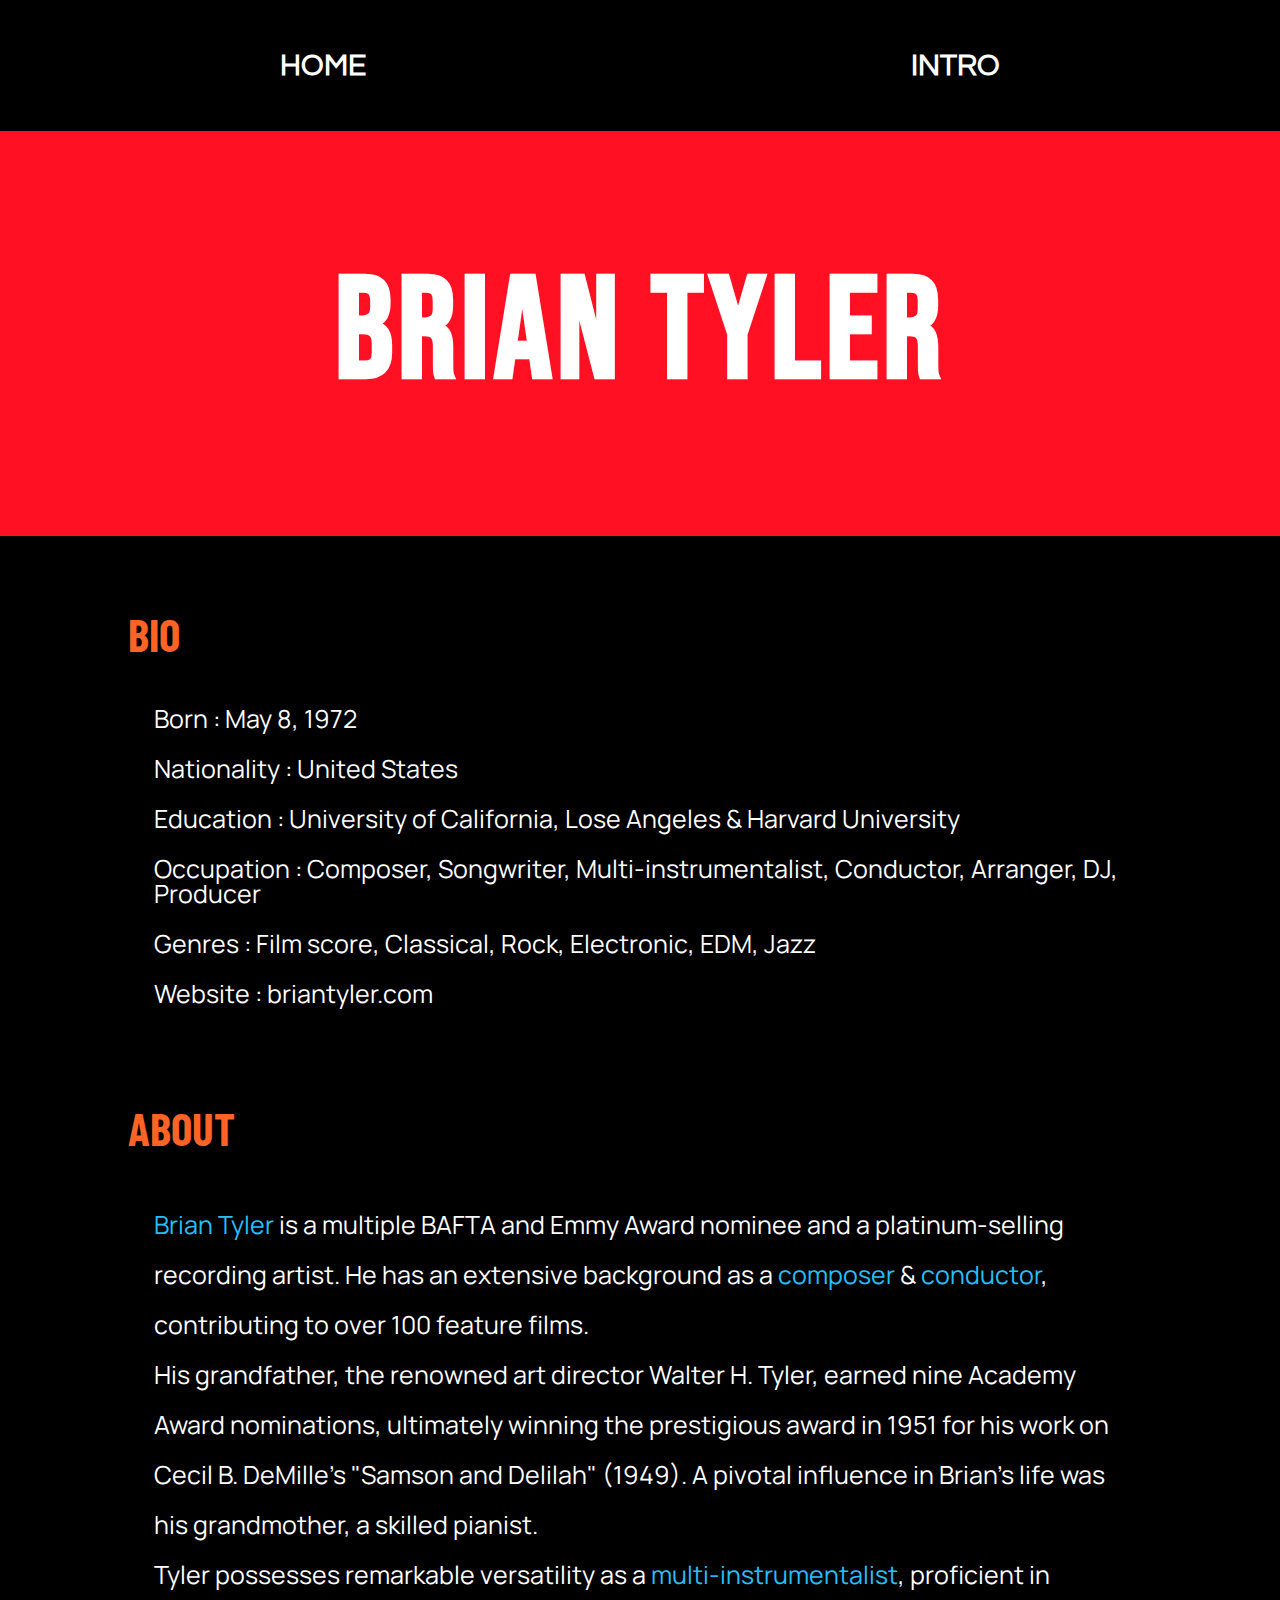
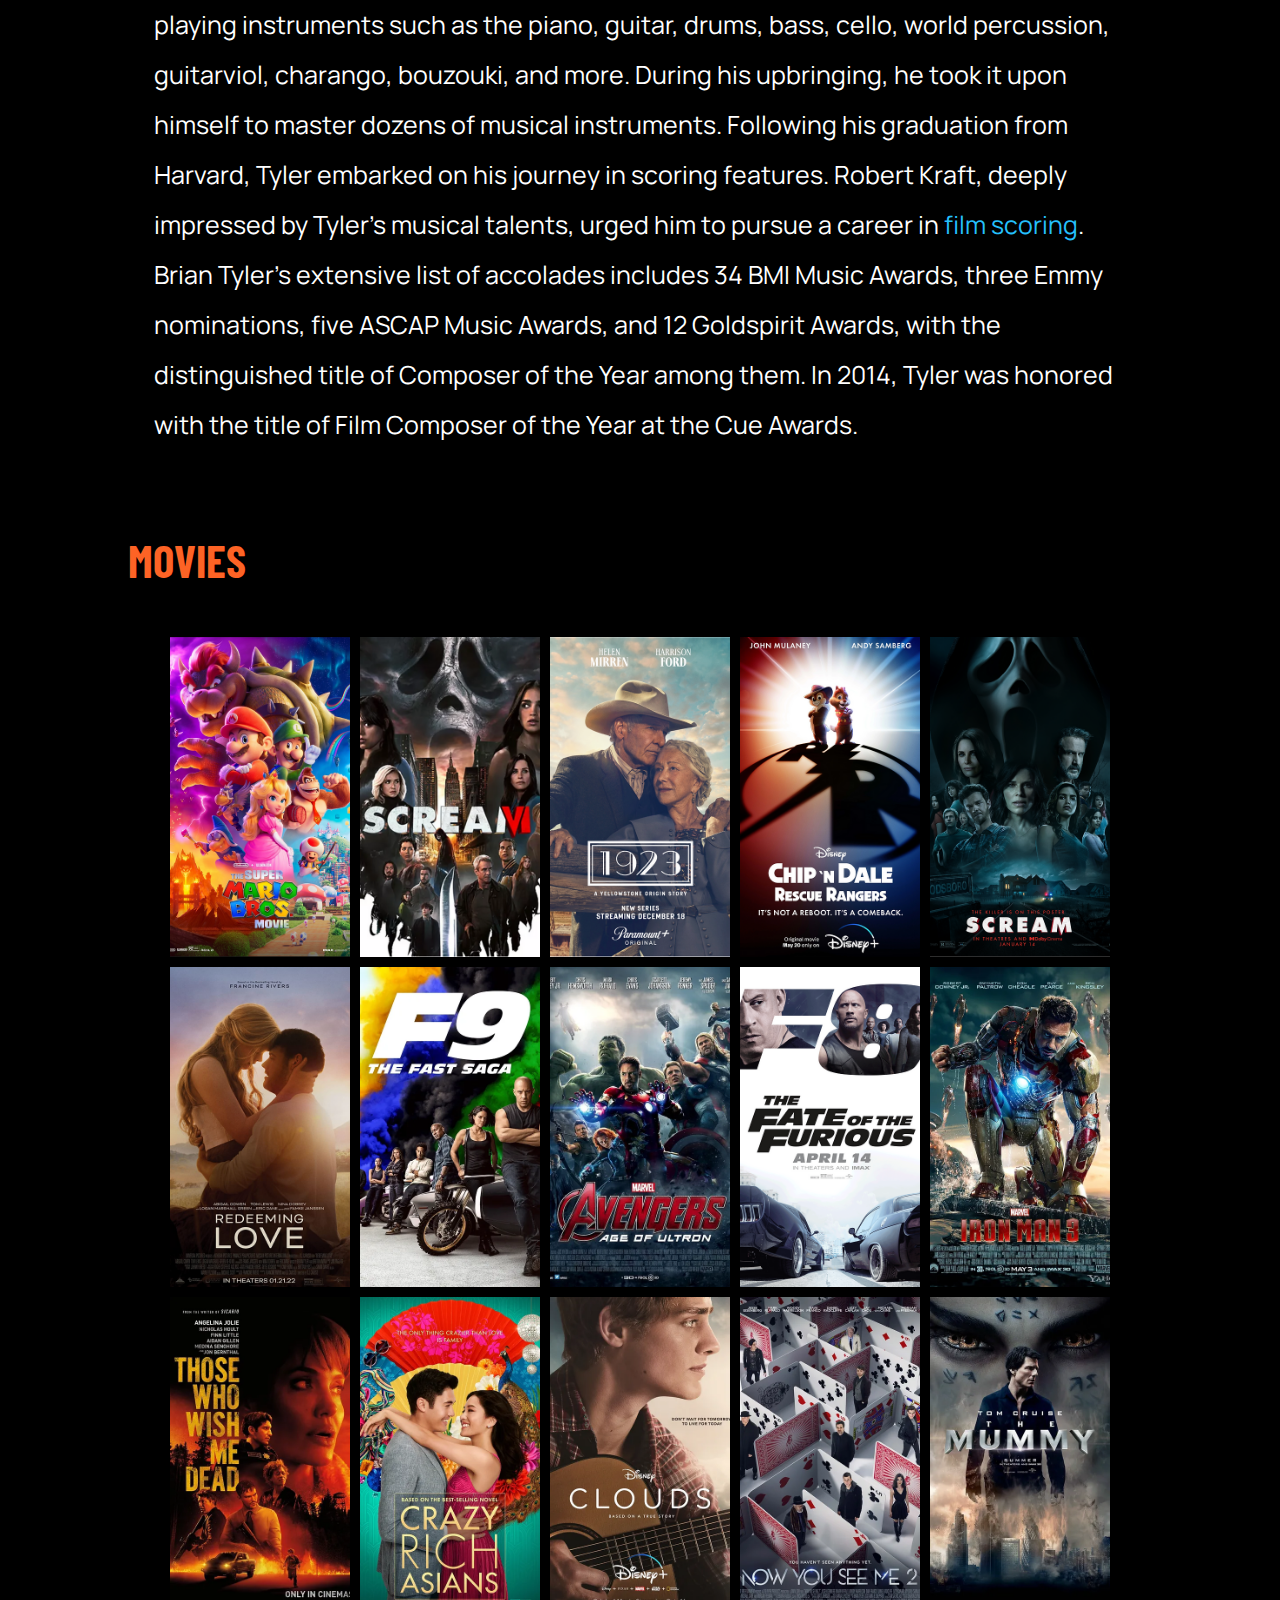
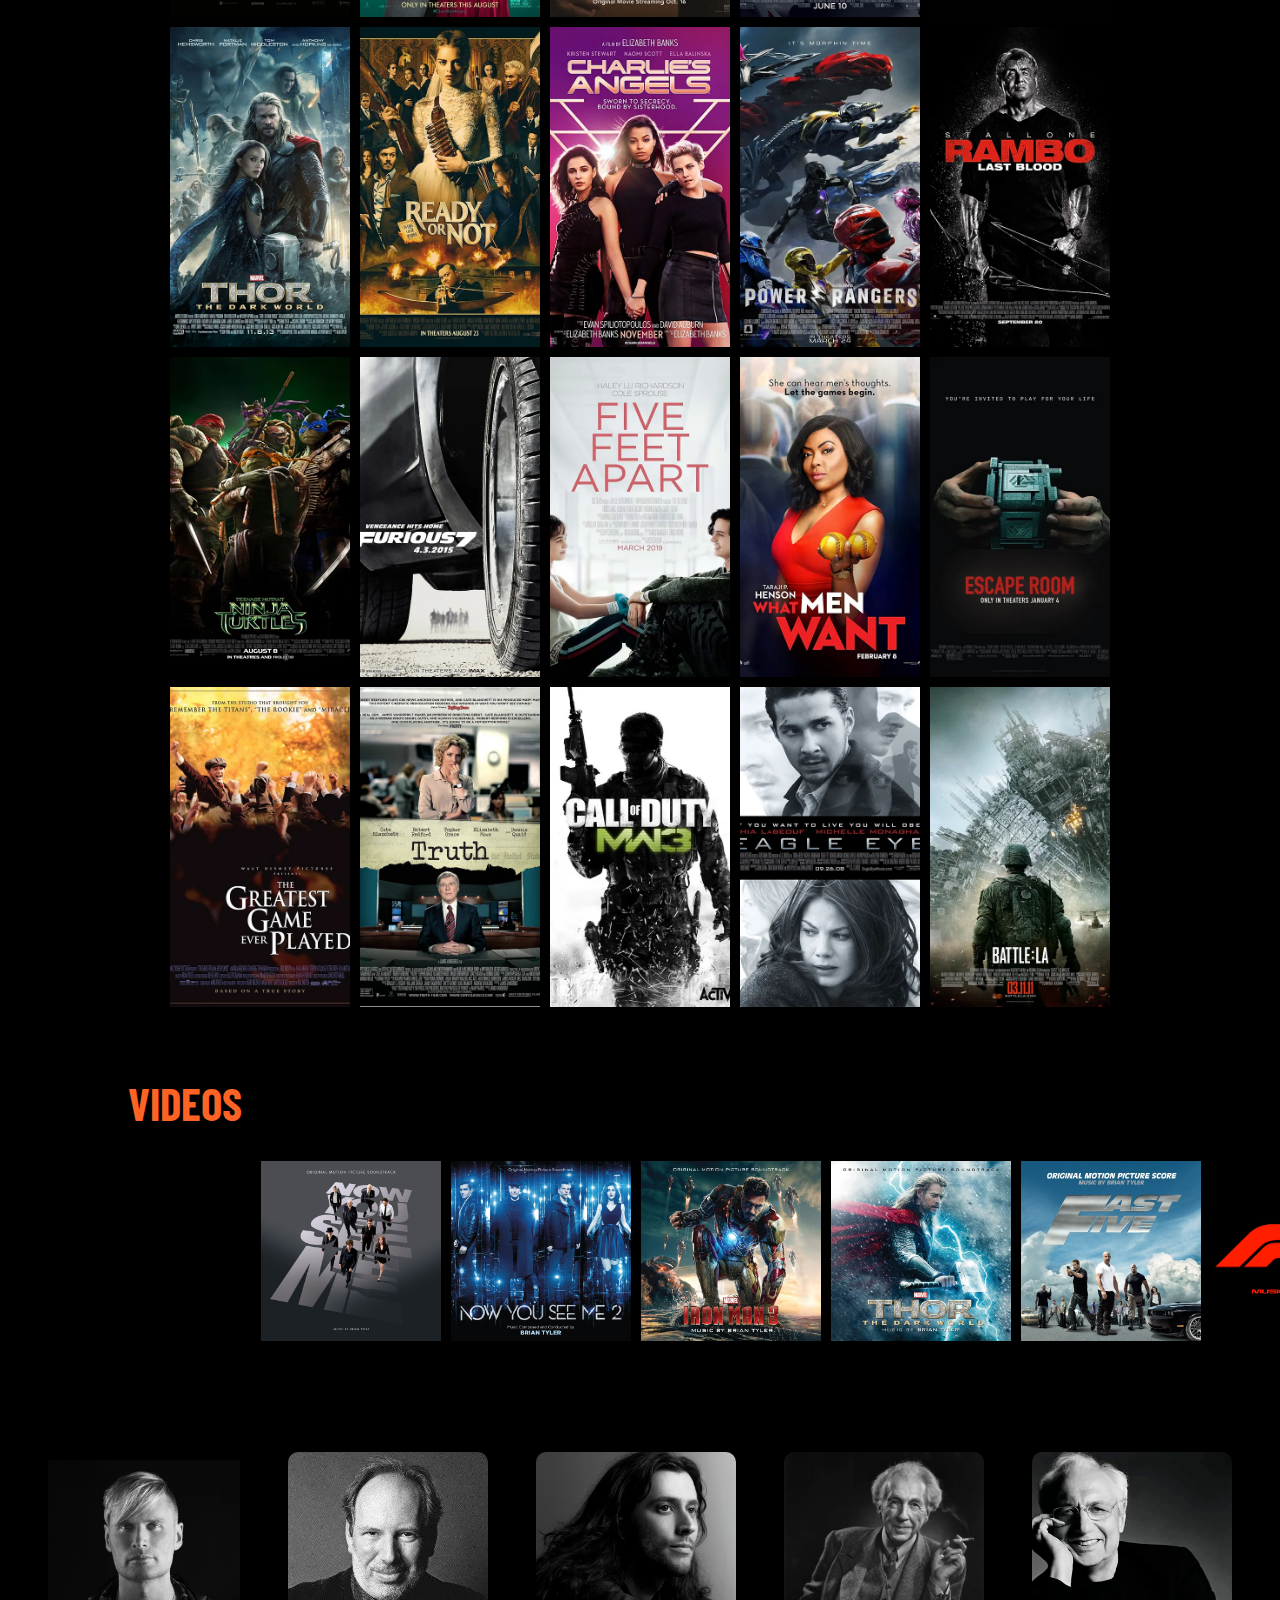
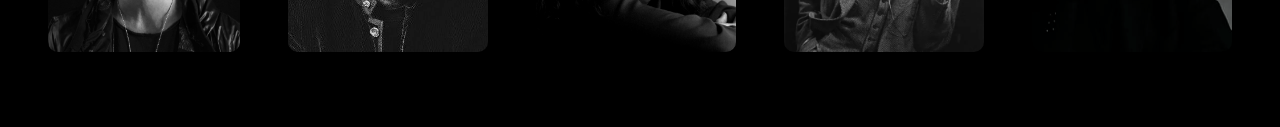
==== brian.html @ 239f5b7a "Added project files" ====
<!DOCTYPE html>
<html>
<head>
	<meta charset="utf-8">
	<meta name="viewport" content="width=device-width, initial-scale=1">
	<title>Junyoung's Midterm</title>
	<link rel="stylesheet" type="text/css" href="style.css">
</head>
<body>

	<div class="mainContainer">

		<div class="navBox">
			<div class="navMenu">
				<div class="navContainer"><a href=index.html>HOME</a></div>
				<div class="navContainer"><a href=intro.html>INTRO</a></div>
			</div>	
		</div>

		<div class="artName1">
			<h1>BRIAN TYLER</h1>
		</div>

		<div class="descripContainer">
			<div class="bio1">
				<p>BIO</p>
			</div>
			<div class="bio3">
				<p>Born : May 8, 1972</p>
				<p>Nationality : United States<p>
				<p>Education : University of California, Lose Angeles & Harvard University</p>
				<p>Occupation : Composer, Songwriter, Multi-instrumentalist, Conductor, Arranger, DJ, Producer</p>
				<p>Genres : Film score, Classical, Rock, Electronic, EDM, Jazz</p>
				<p>Website : <a href="https://www.briantyler.com/">briantyler.com</a></p>
			</div>

			<div class="bio1"><p>ABOUT</p></div>
			<div class="bio2"><p><span class="highLi1">Brian Tyler</span> is a multiple BAFTA and Emmy Award nominee and a platinum-selling recording artist. He has an extensive background as a <span class="highLi1">composer</span> & <span class="highLi1">conductor</span>, contributing to over 100 feature films.<br>

			His grandfather, the renowned art director Walter H. Tyler, earned nine Academy Award nominations, ultimately winning the prestigious award in 1951 for his work on Cecil B. DeMille's "Samson and Delilah" (1949). A pivotal influence in Brian's life was his grandmother, a skilled pianist.<br>

			Tyler possesses remarkable versatility as a <span class="highLi1">multi-instrumentalist</span>, proficient in playing instruments such as the piano, guitar, drums, bass, cello, world percussion, guitarviol, charango, bouzouki, and more. During his upbringing, he took it upon himself to master dozens of musical instruments. Following his graduation from Harvard, Tyler embarked on his journey in scoring features. Robert Kraft, deeply impressed by Tyler's musical talents, urged him to pursue a career in <span class="highLi1">film scoring</span>.<br>

			Brian Tyler's extensive list of accolades includes 34 BMI Music Awards, three Emmy nominations, five ASCAP Music Awards, and 12 Goldspirit Awards, with the distinguished title of Composer of the Year among them. In 2014, Tyler was honored with the title of Film Composer of the Year at the Cue Awards. 
</p></div>
			<div class="bio1"><p>MOVIES</p></div>
			<div class="movContainer">
				<div class="movPhoto">
					<img src="25.webp">
					<img src="26.webp">
					<img src="27.webp">
					<img src="28.webp">
					<img src="29.webp">
				</div>
				<div class="movPhoto">
					<img src="30.webp">
					<img src="31.webp">
					<img src="21.webp">
					<img src="22.webp">
					<img src="23.webp">
				</div>
				<div class="movPhoto">
					<img src="24.webp">
					<img src="11.webp">
					<img src="12.webp">
					<img src="13.webp">
					<img src="14.webp">
				</div>
				<div class="movPhoto">
					<img src="15.webp">
					<img src="16.webp">
					<img src="17.webp">
					<img src="18.webp">
					<img src="19.webp">
				</div>
				<div class="movPhoto">
					<img src="20.webp">
					<img src="1.webp">
					<img src="2.webp">
					<img src="3.webp">
					<img src="4.webp">
				</div>
				<div class="movPhoto">
					<img src="5.webp">
					<img src="7.webp">
					<img src="8.webp">
					<img src="9.webp">
					<img src="10.webp">
				</div>				
			</div>

			<div class="bio1">VIDEOS</div>
			<div class="videoContainer">
				<div class="videoPhoto">
				<a href="https://www.youtube.com/watch?v=ei4eH-aYiRo"><img src="now1.jpg"></a>
				</div>
				<div class="videoPhoto">
				<a href="https://www.youtube.com/watch?v=gFE0YNgo08M"><img src="now.jpg"></a>
				</div>
				<div class="videoPhoto">
				<a href="https://www.youtube.com/watch?v=wL6jh9thk8Q"><img src="iron.jpg"></a>
				</div>
				<div class="videoPhoto">
				<a href="https://www.youtube.com/watch?v=hYgKv4ZxaCM"><img src="thor.jpg"></a>
				</div>
				<div class="videoPhoto">
				<a href="https://www.youtube.com/watch?v=zLdFNLH-xQM"><img src="fast.jpg"></a>
				</div>
				<div class="videoPhoto">
				<a href="https://www.youtube.com/watch?v=8AYy-BcjRXg"><img src="f1.png"></a>
				</div>

			</div>
		</div>

		<div class="portContainer">
			<div class="portImg">
				<img src="brian2.jpg">
				<div class="nameTag">
					<a href=brian.html><p>BRAIN TYLER</p></a>
				</div>
			</div>
			<div class="portImg">
				<img src="hans2.png">
				<div class="nameTag">
					<a href=hans.html><p>HANS ZIMMER</p></a>
				</div>
			</div>
			<div class="portImg">
				<img src="ludwig1.png">
				<div class="nameTag">
					<a href=ludwig.html><p>LUDWIG GÖRANSSON</p></a>
				</div>
			</div>
			<div class="portImg">
				<img src="lloyd1.png">
				<div class="nameTag">
					<a href=lloyd.html><p>FRANK LLOYD WRIGHT</p></a>
				</div>
			</div>
			<div class="portImg">
				<img src="Gehry1.png">
				<div class="nameTag">
					<a href=gehry.html><p>FRANK GEHRY</p></a>
				</div>
			</div>
		</div>

	</div>

</body>
</html>
---- style.css ----
@import url('https://fonts.googleapis.com/css2?family=Questrial&display=swap');
@import url('https://fonts.googleapis.com/css2?family=Bebas+Neue&display=swap');
@import url('https://fonts.googleapis.com/css2?family=Manrope:wght@400;500&display=swap');
@import url('https://fonts.googleapis.com/css2?family=Barlow+Condensed:wght@400;500&display=swap');
@import url('https://fonts.googleapis.com/css2?family=PT+Serif:ital@1&display=swap');

body {
	margin: 0px;
	padding: 0px;
	display: flex;
	flex-direction: column;
	background: #000;
	color: #ffffff;
}

.mainContainer {
  display: flex;
  flex-direction: column;
}

.artistName {
	padding-top: 2vw;
	display: flex;
	justify-content: center;
	font-size: 45px;
	font-family: 'Barlow Condensed', sans-serif;
	font-weight: bold;
	color: #fd6325;
}

.portContainer1 {
	padding-bottom: 75px;
  display: flex;
	justify-content: space-evenly;
}

.navBox {
	display: flex;
	justify-content: center;
	padding: 50px 30px;

}

.navMenu {
	display : flex;
	justify-content: space-between;
	width: 80vmin;
	font-size: 30px;
	font-family: 'Questrial', sans-serif;
	font-weight: bold;
}

a, a:visited, a:active {
	text-decoration: none;
	color: #ffffff;
}

a:hover {
	color: #ff0072;
}

.heaDer {
	display: flex;
	align-content: center;
	justify-content: center;
	font-size: 12vmin;
	font-family: 'Bebas Neue', sans-serif;
	letter-spacing: 5px;
	background-color: #ff1023;
	height: 60vh;
	background-image: url('https://static.dezeen.com/uploads/2018/10/walt-disney-hall-frank-gehry-projection-la-phil-refik-anadol_dezeen_2364_col_0.jpg');
	background-size: cover;
	background-position: center;
}


.portContainer {
	padding-top: 75px;
	padding-bottom: 75px;
  display: flex;
	justify-content: space-evenly;
}

.portImg {
	position: relative;
	display: flex;
	align-items: center;
}
.portImg img {
  	width: 100%;
  	height: 200px;
  	border-radius: 5%;
}

.nameTag {
	width: 100%;
	height: 100%;
	top: 0;
	left: 0;
	position: absolute;
	background: rgba(0,0,0,0.6);
	display: flex;
	justify-content: center;
	align-items: center;
	flex-direction: column;
	opacity: 0;
	transition: 0.5s;
}

.nameTag {
	font-size: 18px;
	font-weight: bold;
	font-family: 'Questrial', sans-serif;
}

.portImg:hover .nameTag {
	opacity: 1;
}

.introPart {
	display: flex;
	justify-content: center;
	align-items: center;
	font-size: 8vmin;
	font-family: 'Bebas Neue', sans-serif;
	letter-spacing: 2px;
	background-color: #ff1023;
	height: 45vh;
	background-image: url('https://rmjm.com/wp-content/uploads/2021/12/web_08-scaled.jpg');
	background-size: cover;
	background-position: center;
}

.artName1 {
	display: flex;
	justify-content: center;
	align-items: center;
	font-size: 8vmin;
	font-family: 'Bebas Neue', sans-serif;
	letter-spacing: 5px;
	background-color: #ff1023;
	height: 45vh;
	background-image: url('https://img.redbull.com/images/c_crop,x_0,y_8,h_1148,w_2552/c_fill,w_1920,h_864/q_auto,f_auto/redbullcom/2019/07/30/e159898e-aadf-4d75-b2b2-4ccc3fea1d3a/brian-tyler');
	background-size: cover;
	background-position: center;
}

.headPhoto {
	display: flex;

}

.headPhoto img{
	width: 180px;
  	margin: 5px;
}

.descripContainer {
	padding-top: 2vw;
  padding-left: 10vw;
  padding-right: 10vw;
	font-family: 'Manrope', sans-serif;
	flex-direction: column;
}


.bio1 {
	font-size: 45px;
	font-family: 'Barlow Condensed', sans-serif;
	font-weight: bold;
	color: #fd6325;
}

.quotes {
	font-size: 30px;
	padding-left: 2vw;
	padding-right: 2vw;
	font-style: italic;
	display: flex;
	justify-content: center;
	font-family: 'PT Serif', serif;
	padding-bottom: 2vw;
}

.bio2 {
	font-size: 25px;
	line-height: 50px;
	padding-bottom: 1vw;
	padding-left: 2vw;
	padding-right: 2vw;
}

.bio3 {
	font-size: 25px;
	line-height: 25px;
	padding-bottom: 2vw;
	padding-left: 2vw;
	padding-right: 2vw;
}

.movContainer{
	padding-bottom: 5vw;
}
.movPhoto {
	display: flex;
	justify-content: center;
}
.movPhoto img{
  	width: 180px;
  	margin: 5px;
}

.videoContainer{
	padding-top: 2vw;
	padding-left: 10vw;
 	padding-right: 10vw;
	display: flex;
	justify-content: space-evenly;
	align-items: center;
	align-content: center;
	padding-bottom: 2vw;

}

.videoPhoto {
	display: flex;

}

.videoPhoto img{
  	width: 180px;
  	margin: 5px;
}

.artName2 {
	display: flex;
	justify-content: center;
	align-items: center;
	font-size: 8vmin;
	font-family: 'Bebas Neue', sans-serif;
	letter-spacing: 5px;
	background-color: #ff1023;
	height: 45vh;
	background-image: url('https://static01.nyt.com/images/2019/11/12/arts/11ludwig1-promo/11ludwig1-promo-videoSixteenByNineJumbo1600-v2.jpg');
	background-size: cover;
	background-position: center;
}

.artName3 {
	display: flex;
	justify-content: center;
	align-items: center;
	font-size: 8vmin;
	font-family: 'Bebas Neue', sans-serif;
	letter-spacing: 5px;
	background-color: #ff1023;
	height: 45vh;
	background-image: url('https://www.hollywoodreporter.com/wp-content/uploads/2018/02/hans_zimmer.jpg?w=1296&h=730&crop=1');
	background-size: cover;
	background-position: center;
}

.artName4 {
	display: flex;
	justify-content: center;
	align-items: center;
	font-size: 8vmin;
	font-family: 'Bebas Neue', sans-serif;
	letter-spacing: 5px;
	background-color: #ff1023;
	height: 45vh;
	background-image: url('https://flwright.org/sites/default/files/styles/slideshow_block/public/2023-04/homepage_slide_hs_facade2.jpg?itok=NH8zb3gi');
	background-size: cover;
	background-position: center;
}

.artName5 {
	display: flex;
	justify-content: center;
	align-items: center;
	font-size: 8vmin;
	font-family: 'Bebas Neue', sans-serif;
	letter-spacing: 5px;
	background-color: #ff1023;
	height: 45vh;
	background-image: url('https://architizer-prod.imgix.net/media/1462911297087guggenheim.jpg?fit=max&w=1140&q=60&auto=format&auto=compress&cs=strip&h=569');
	background-size: cover;
	background-position: center;
}

.houseDescri {
	font-size: 25px;
	line-height: 25px;
	padding-bottom: 2vw;
	padding-left: 10vw;
	padding-right: 10vw;

}

.buildingPhoto {
	display: flex;
	justify-content: center;
}

.buildingPhoto img {
	height: 100%;
  	width: 650px;
  	margin: 5px;
  	border-radius: 3%;
  	margin-bottom: 25px;
}

.sketchPhoto {
	display: flex;
	justify-content: center;
}

.sketchPhoto img {
	height: 100%;
  	width: 650px;
  	margin: 5px;
  	border-radius: 3%;
  	margin-bottom: 50px;
}

.FbuildingName {
	display: flex;
	justify-content: center;
	font-size: 40px;
	font-weight: bold;
	color: #25c0fd;
	margin-bottom: 38px;
}
.buildingName {
	display: flex;
	justify-content: center;
	font-size: 40px;
	font-weight: bold;
	color: #25c0fd;
}

.sketchName {
	display: flex;
	justify-content: center;
	font-size: 35px;
	font-weight: bold;
}

.longSen {
	line-height: 30px;
}


.sketchContainer1 {
  display: flex;
	justify-content: space-evenly;
	padding-top: 1vw;
	padding-bottom: 2vw;

}

.sketchPhoto1 {
	position: relative;
	display: flex;
	align-items: center;

}
.sketchPhoto1 img {
  width: 100%;
  height: 200px;
  border-radius: 5%;
}

.nameTag1 {
	width: 100%;
	height: 100%;
	top: 0;
	left: 0;
	position: absolute;
	background: rgba(0,0,0,0.6);
	display: flex;
	justify-content: center;
	align-items: center;
	flex-direction: column;
	opacity: 0;
	transition: 0.5s;
}

.nameTag1 {
	font-size: 18px;
	font-weight: bold;
	font-family: 'Questrial', sans-serif;
}

.sketchPhoto1:hover .nameTag1 {
	opacity: 1;
}

.highLi1 {
	color: #25c0fd;
}
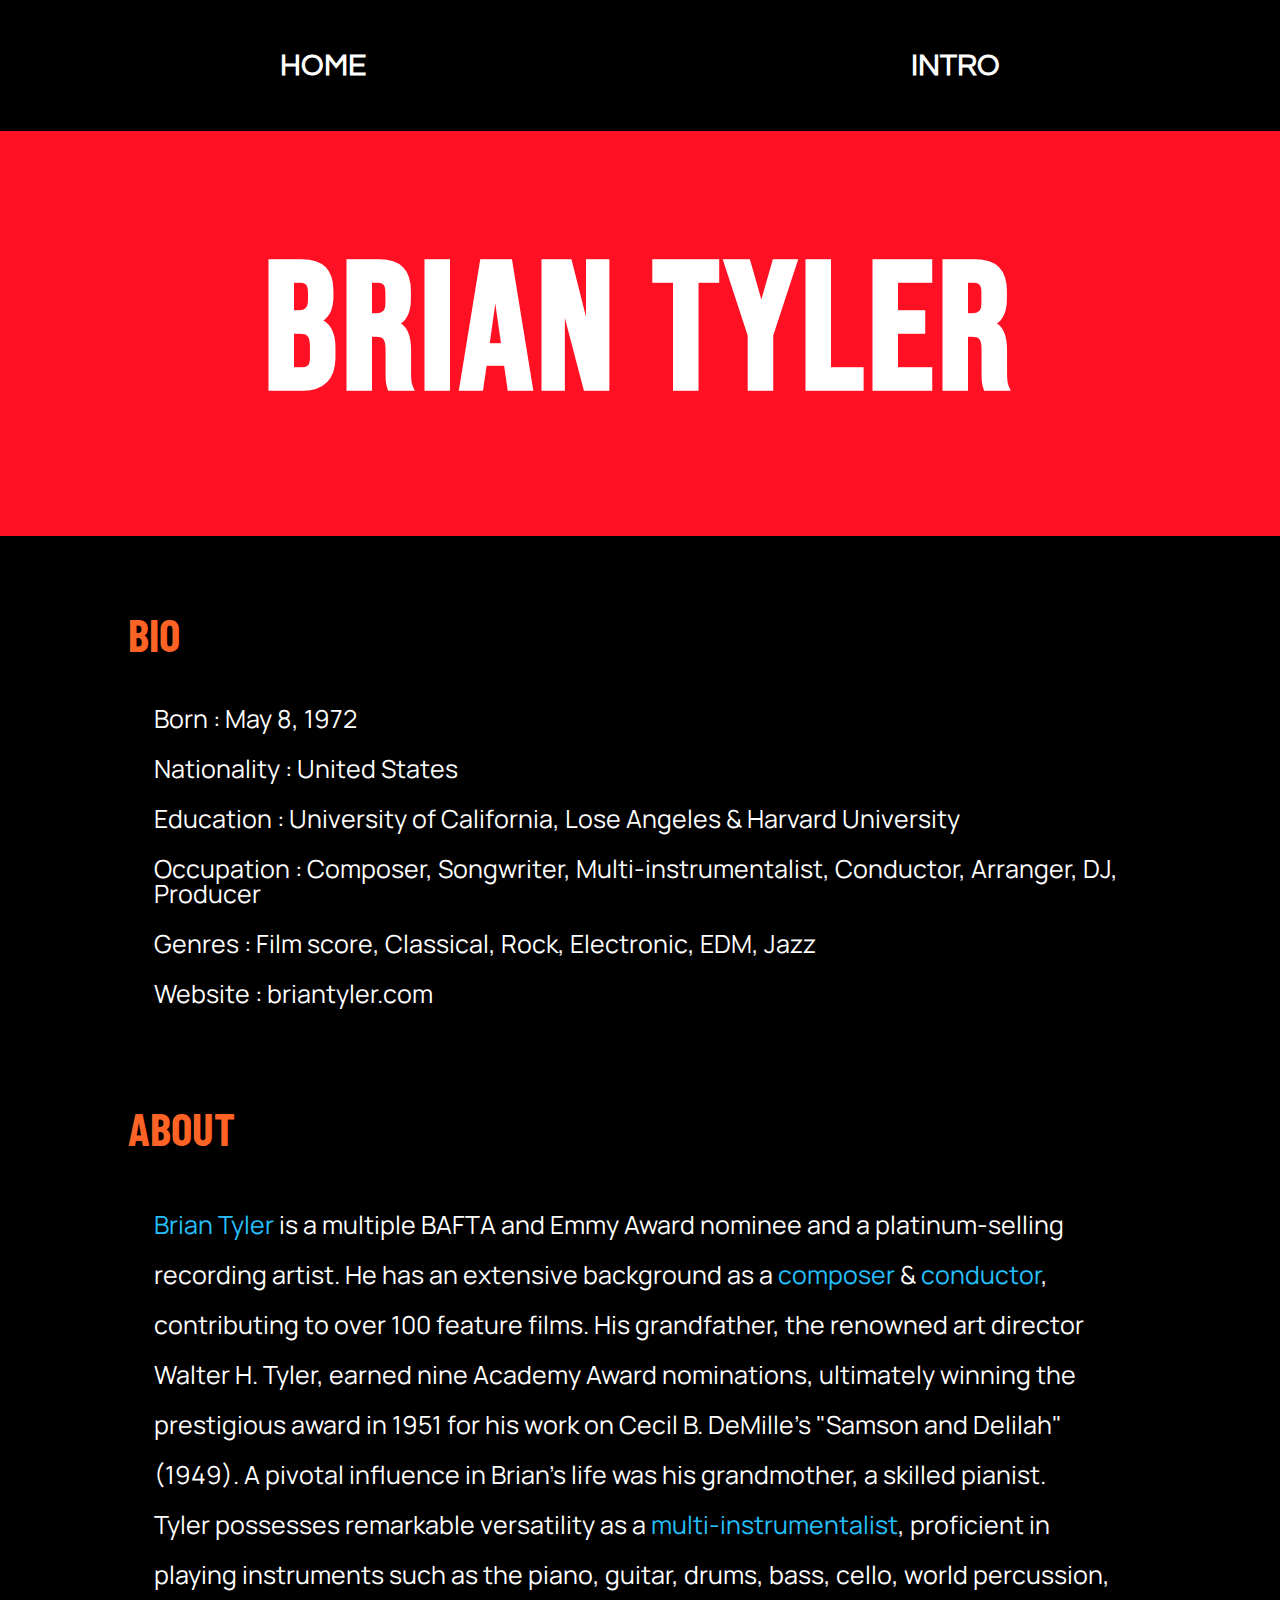
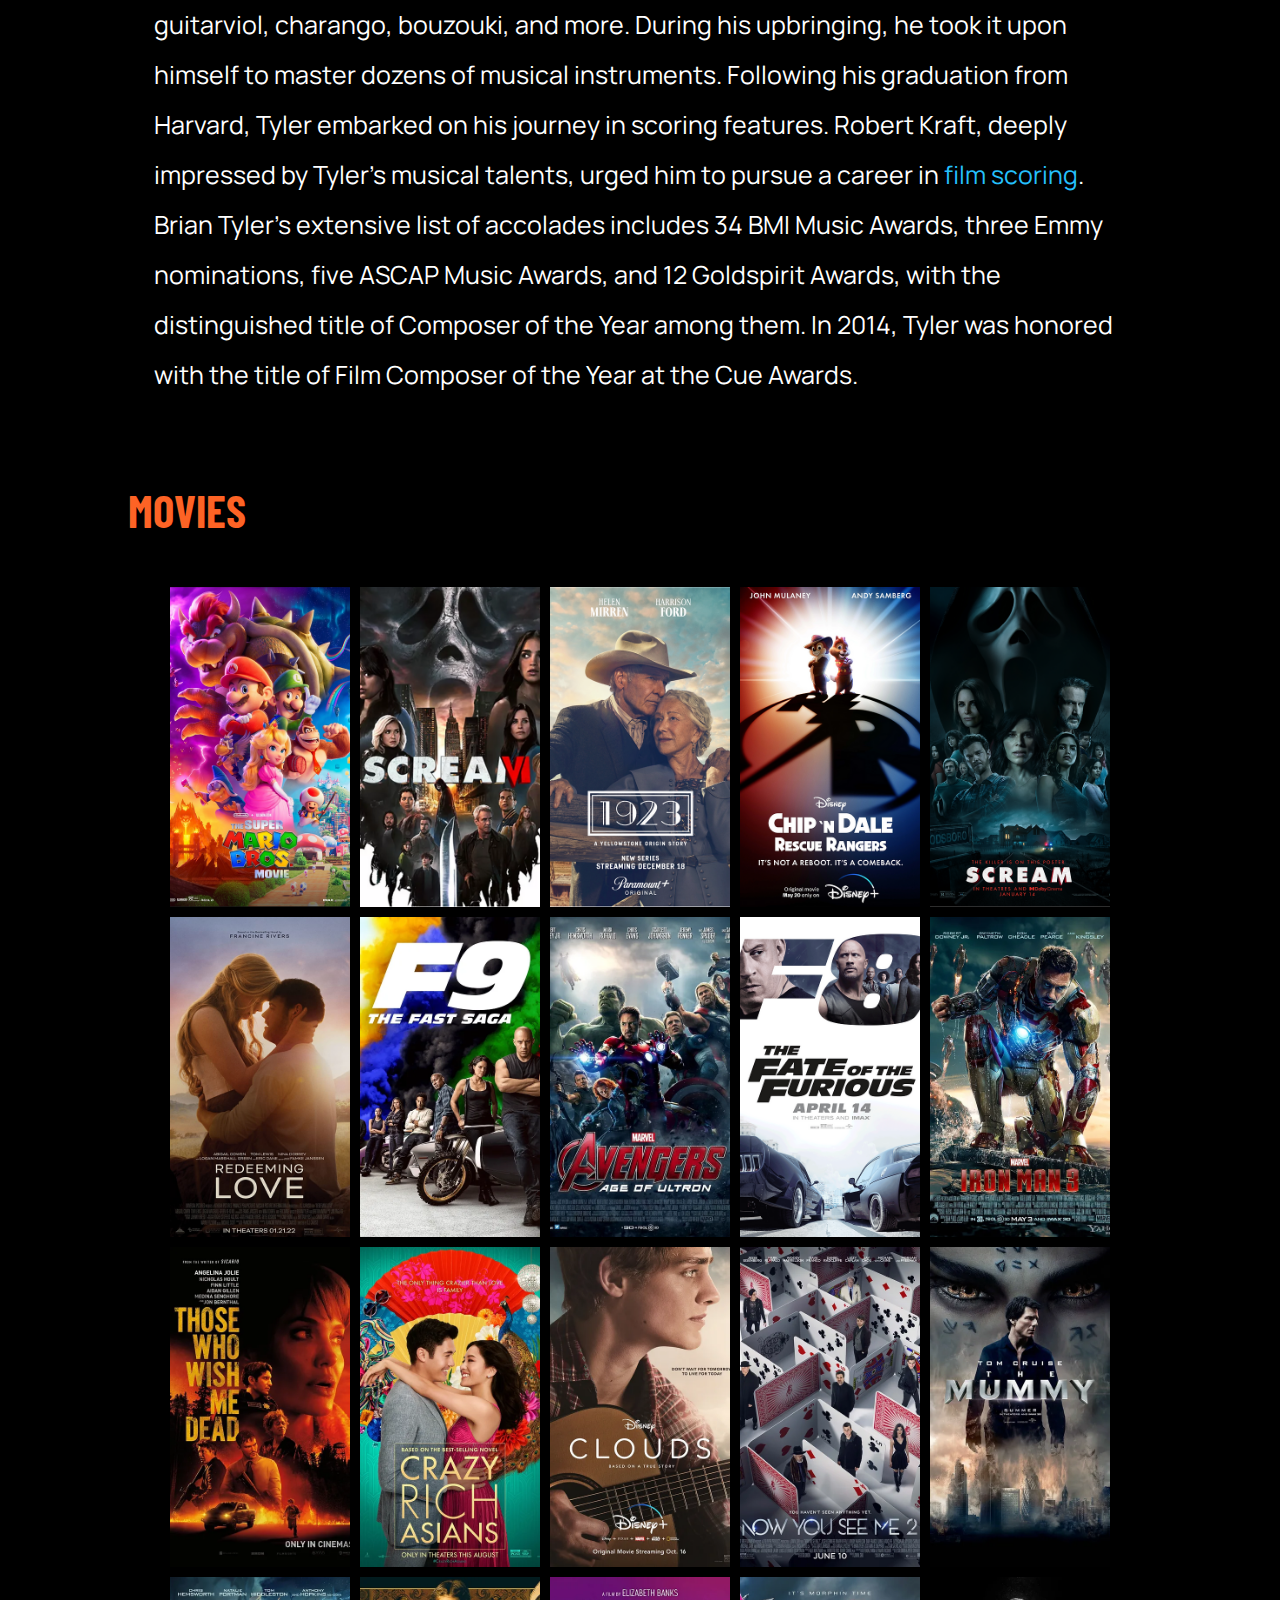
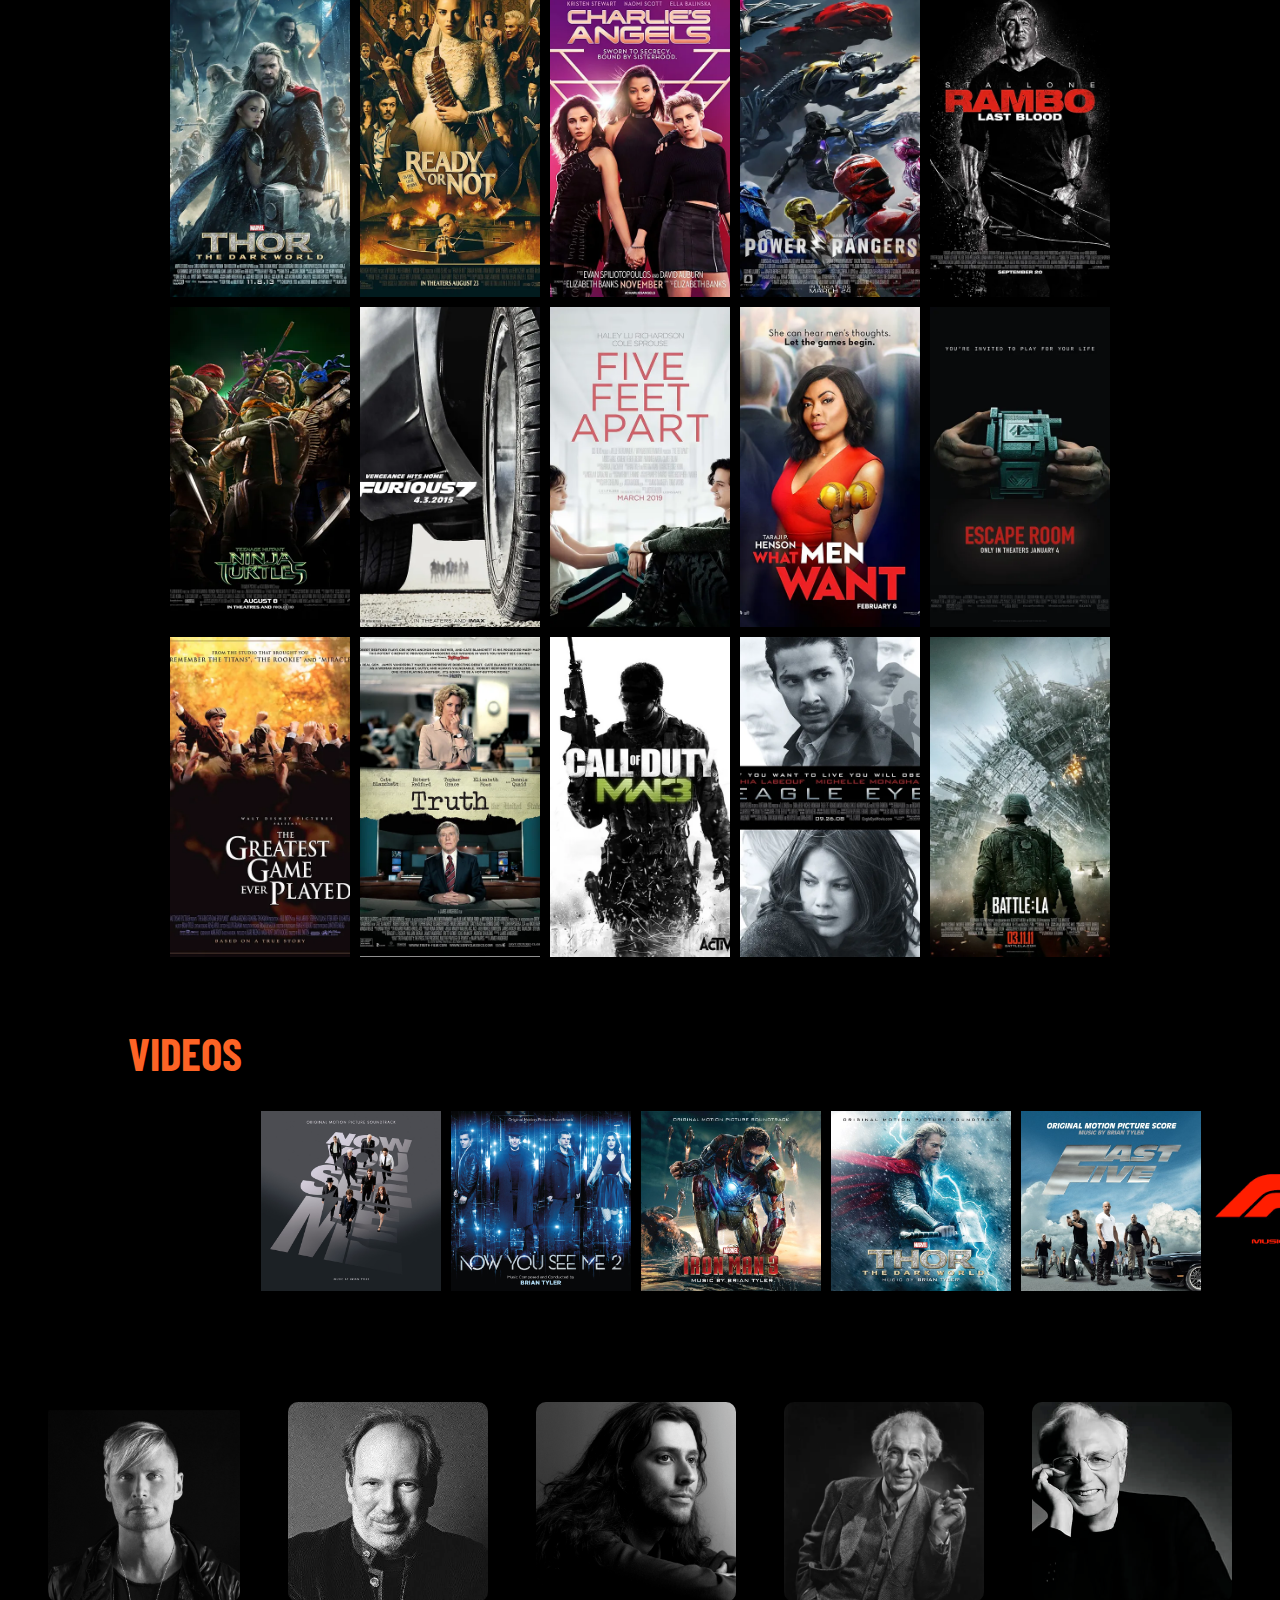
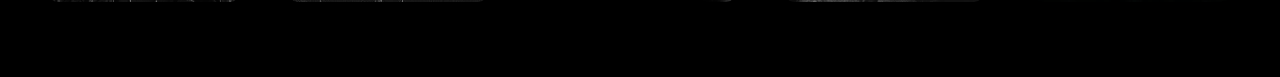
==== commit 581d9e4d: "Added project files" ====
--- a/brian.html
+++ b/brian.html
@@ -35,14 +35,13 @@
 			</div>
 
 			<div class="bio1"><p>ABOUT</p></div>
-			<div class="bio2"><p><span class="highLi1">Brian Tyler</span> is a multiple BAFTA and Emmy Award nominee and a platinum-selling recording artist. He has an extensive background as a <span class="highLi1">composer</span> & <span class="highLi1">conductor</span>, contributing to over 100 feature films.<br>
+			<div class="bio2"><p><span class="highLi1">Brian Tyler</span> is a multiple BAFTA and Emmy Award nominee and a platinum-selling recording artist. He has an extensive background as a <span class="highLi1">composer</span> & <span class="highLi1">conductor</span>, contributing to over 100 feature films.
 
 			His grandfather, the renowned art director Walter H. Tyler, earned nine Academy Award nominations, ultimately winning the prestigious award in 1951 for his work on Cecil B. DeMille's "Samson and Delilah" (1949). A pivotal influence in Brian's life was his grandmother, a skilled pianist.<br>
 
 			Tyler possesses remarkable versatility as a <span class="highLi1">multi-instrumentalist</span>, proficient in playing instruments such as the piano, guitar, drums, bass, cello, world percussion, guitarviol, charango, bouzouki, and more. During his upbringing, he took it upon himself to master dozens of musical instruments. Following his graduation from Harvard, Tyler embarked on his journey in scoring features. Robert Kraft, deeply impressed by Tyler's musical talents, urged him to pursue a career in <span class="highLi1">film scoring</span>.<br>
 
-			Brian Tyler's extensive list of accolades includes 34 BMI Music Awards, three Emmy nominations, five ASCAP Music Awards, and 12 Goldspirit Awards, with the distinguished title of Composer of the Year among them. In 2014, Tyler was honored with the title of Film Composer of the Year at the Cue Awards. 
-</p></div>
+			Brian Tyler's extensive list of accolades includes 34 BMI Music Awards, three Emmy nominations, five ASCAP Music Awards, and 12 Goldspirit Awards, with the distinguished title of Composer of the Year among them. In 2014, Tyler was honored with the title of Film Composer of the Year at the Cue Awards.</p></div>
 			<div class="bio1"><p>MOVIES</p></div>
 			<div class="movContainer">
 				<div class="movPhoto">
--- a/style.css
+++ b/style.css
@@ -135,7 +135,7 @@
 	display: flex;
 	justify-content: center;
 	align-items: center;
-	font-size: 8vmin;
+	font-size: 10vmin;
 	font-family: 'Bebas Neue', sans-serif;
 	letter-spacing: 5px;
 	background-color: #ff1023;
@@ -236,7 +236,7 @@
 	display: flex;
 	justify-content: center;
 	align-items: center;
-	font-size: 8vmin;
+	font-size: 10vmin;
 	font-family: 'Bebas Neue', sans-serif;
 	letter-spacing: 5px;
 	background-color: #ff1023;
@@ -250,7 +250,7 @@
 	display: flex;
 	justify-content: center;
 	align-items: center;
-	font-size: 8vmin;
+	font-size: 10vmin;
 	font-family: 'Bebas Neue', sans-serif;
 	letter-spacing: 5px;
 	background-color: #ff1023;
@@ -264,7 +264,7 @@
 	display: flex;
 	justify-content: center;
 	align-items: center;
-	font-size: 8vmin;
+	font-size: 10vmin;
 	font-family: 'Bebas Neue', sans-serif;
 	letter-spacing: 5px;
 	background-color: #ff1023;
@@ -278,7 +278,7 @@
 	display: flex;
 	justify-content: center;
 	align-items: center;
-	font-size: 8vmin;
+	font-size: 10vmin;
 	font-family: 'Bebas Neue', sans-serif;
 	letter-spacing: 5px;
 	background-color: #ff1023;
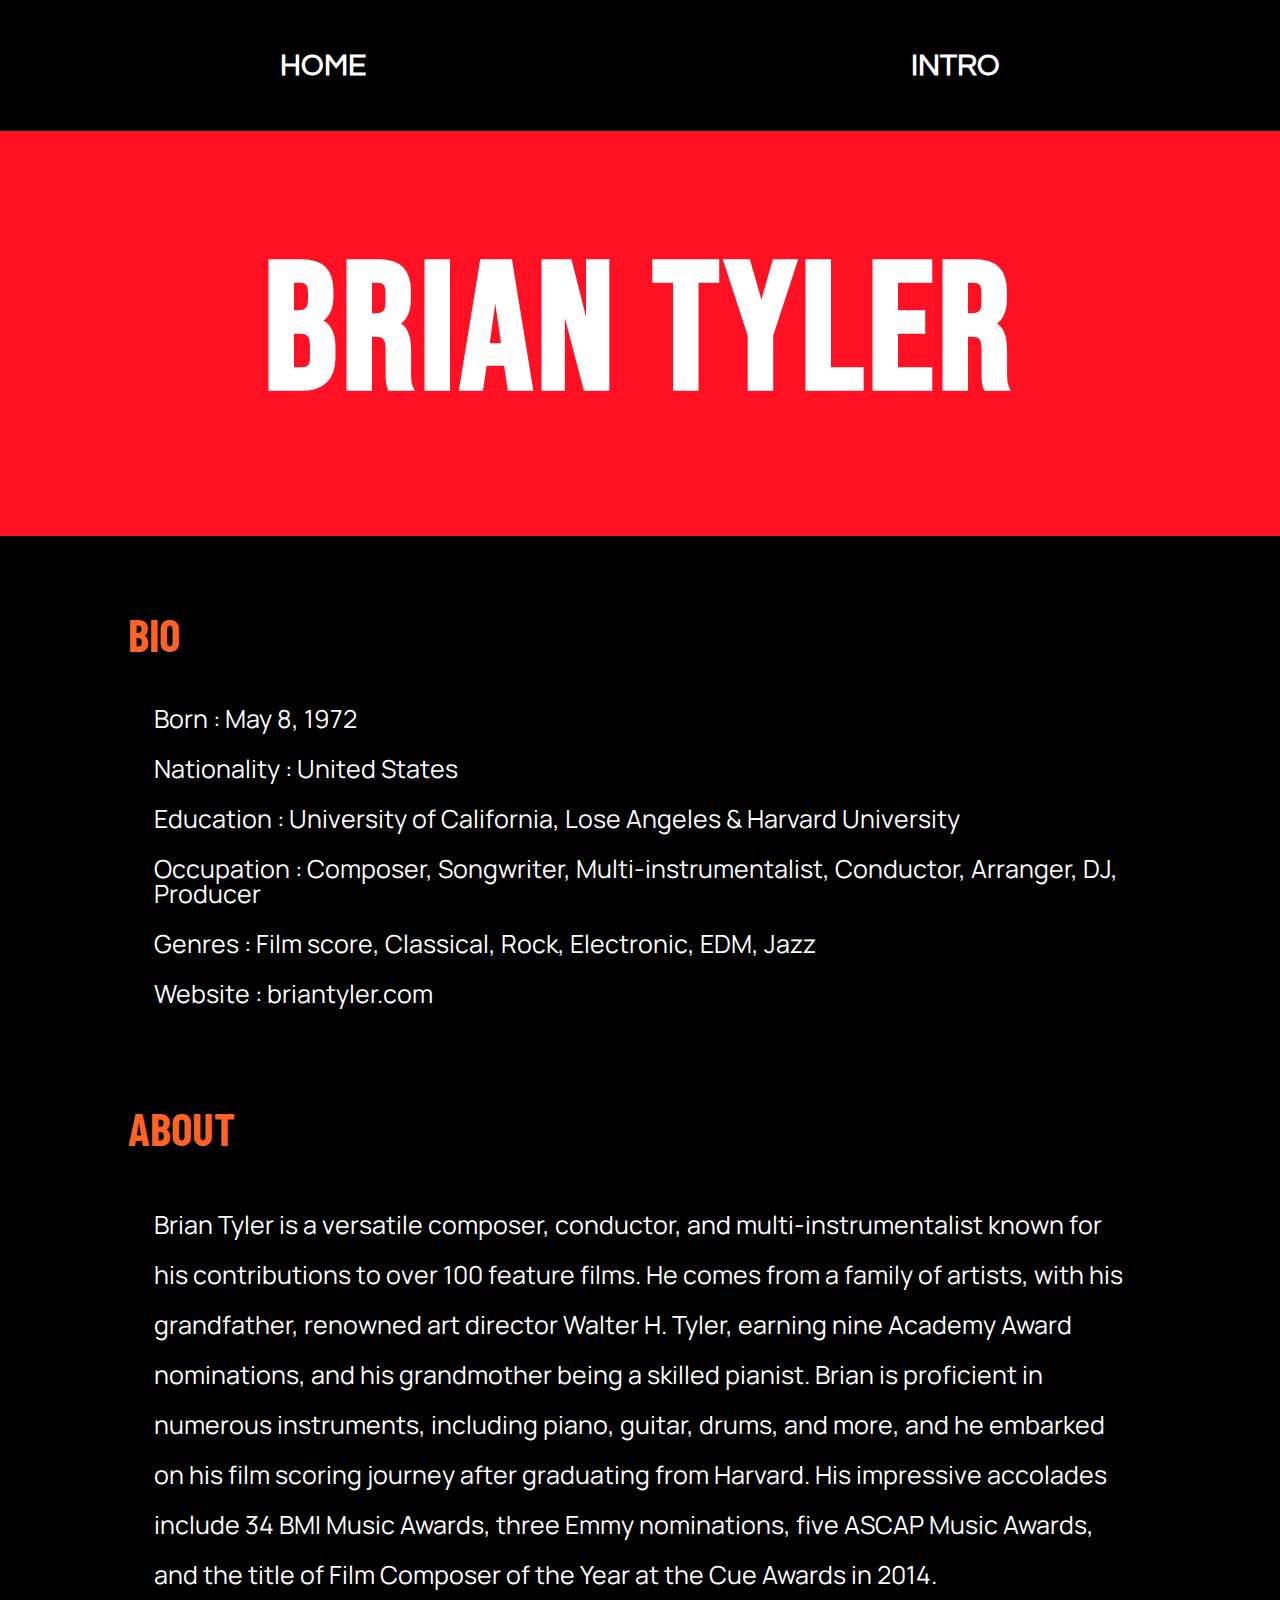
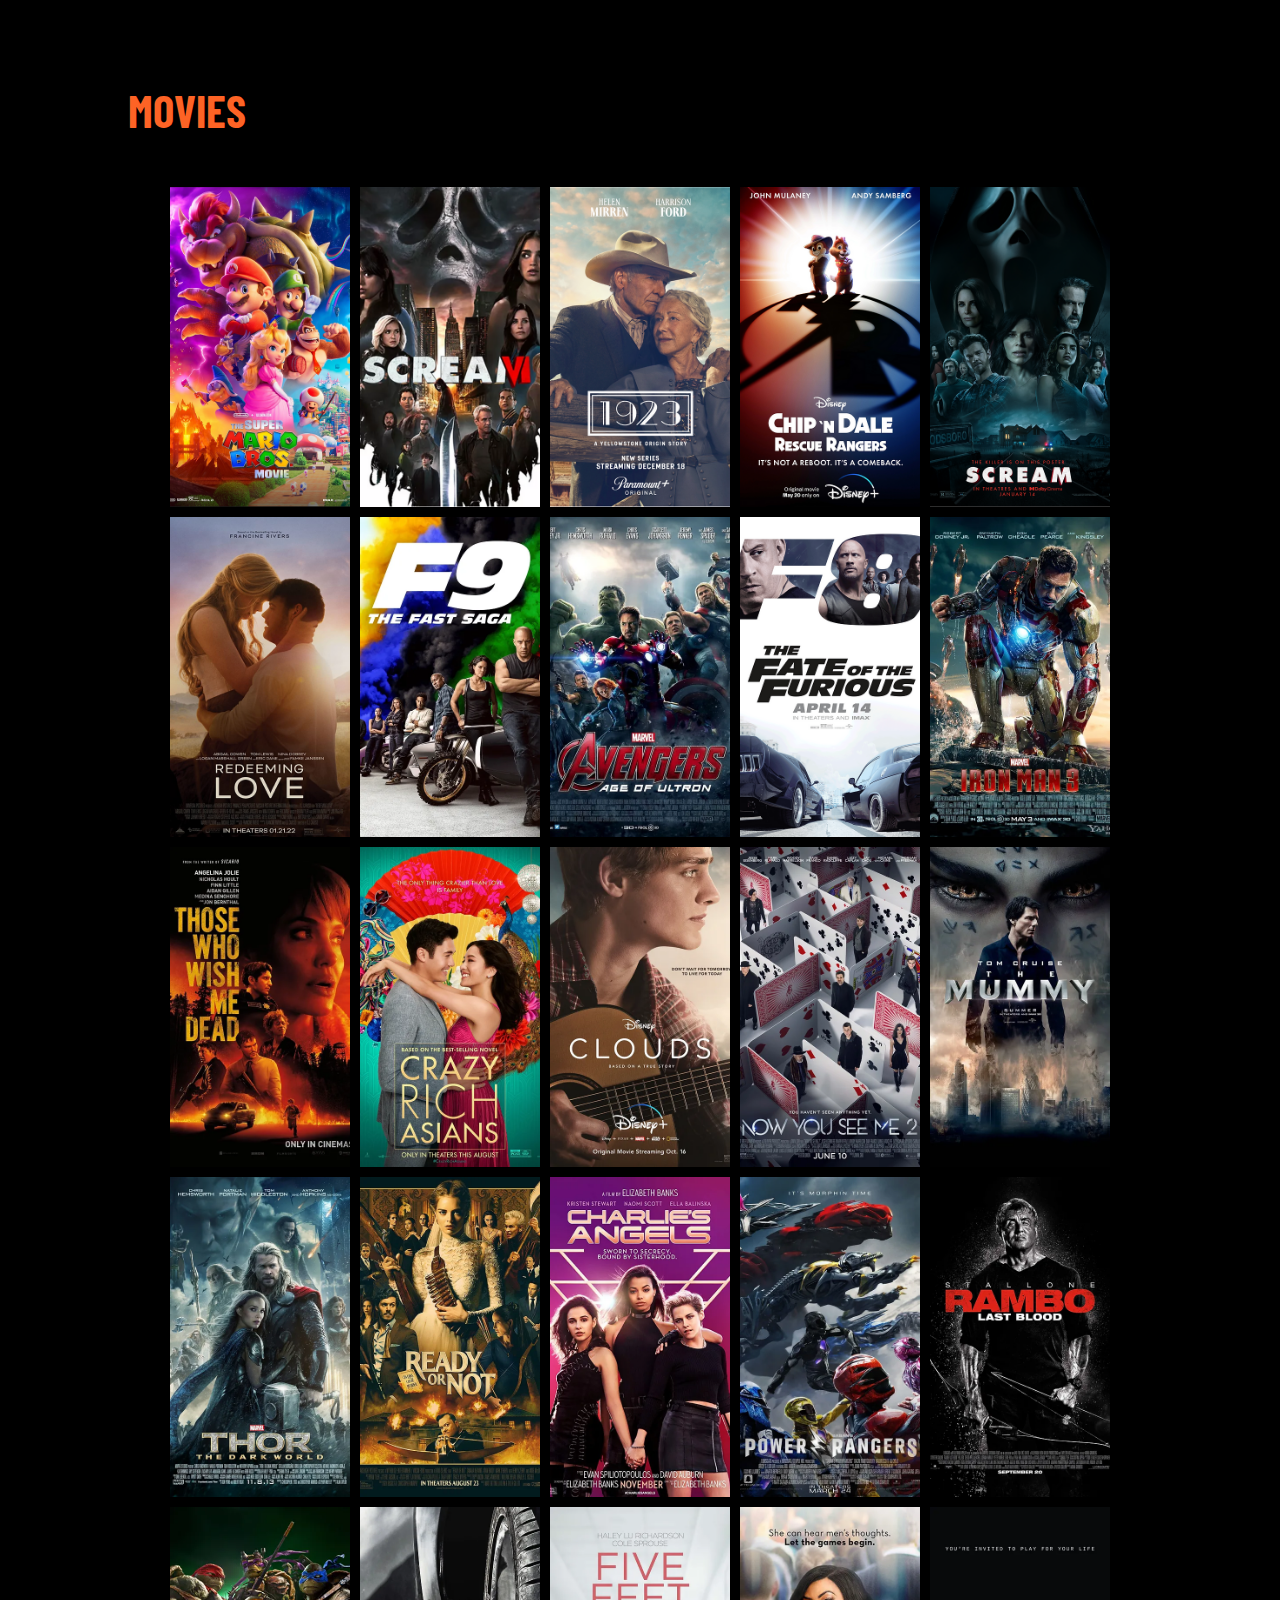
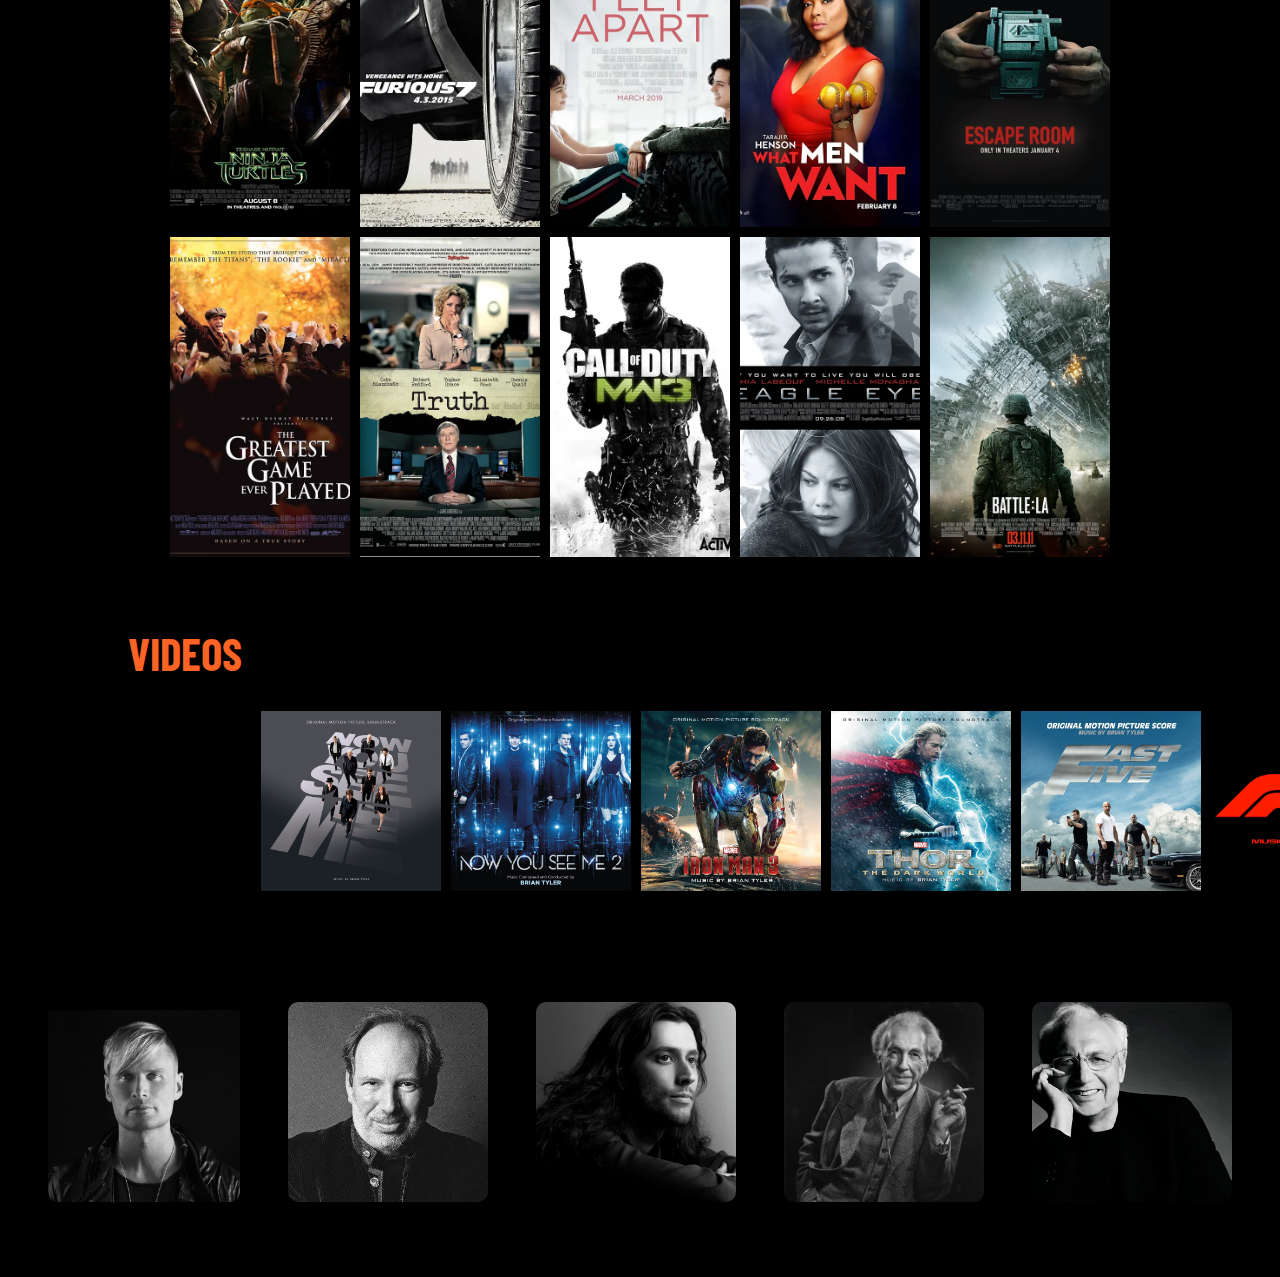
==== commit 5ab39115: "Added project files" ====
--- a/brian.html
+++ b/brian.html
@@ -35,13 +35,7 @@
 			</div>
 
 			<div class="bio1"><p>ABOUT</p></div>
-			<div class="bio2"><p><span class="highLi1">Brian Tyler</span> is a multiple BAFTA and Emmy Award nominee and a platinum-selling recording artist. He has an extensive background as a <span class="highLi1">composer</span> & <span class="highLi1">conductor</span>, contributing to over 100 feature films.
-
-			His grandfather, the renowned art director Walter H. Tyler, earned nine Academy Award nominations, ultimately winning the prestigious award in 1951 for his work on Cecil B. DeMille's "Samson and Delilah" (1949). A pivotal influence in Brian's life was his grandmother, a skilled pianist.<br>
-
-			Tyler possesses remarkable versatility as a <span class="highLi1">multi-instrumentalist</span>, proficient in playing instruments such as the piano, guitar, drums, bass, cello, world percussion, guitarviol, charango, bouzouki, and more. During his upbringing, he took it upon himself to master dozens of musical instruments. Following his graduation from Harvard, Tyler embarked on his journey in scoring features. Robert Kraft, deeply impressed by Tyler's musical talents, urged him to pursue a career in <span class="highLi1">film scoring</span>.<br>
-
-			Brian Tyler's extensive list of accolades includes 34 BMI Music Awards, three Emmy nominations, five ASCAP Music Awards, and 12 Goldspirit Awards, with the distinguished title of Composer of the Year among them. In 2014, Tyler was honored with the title of Film Composer of the Year at the Cue Awards.</p></div>
+			<div class="bio2"><p>Brian Tyler is a versatile composer, conductor, and multi-instrumentalist known for his contributions to over 100 feature films. He comes from a family of artists, with his grandfather, renowned art director Walter H. Tyler, earning nine Academy Award nominations, and his grandmother being a skilled pianist. Brian is proficient in numerous instruments, including piano, guitar, drums, and more, and he embarked on his film scoring journey after graduating from Harvard. His impressive accolades include 34 BMI Music Awards, three Emmy nominations, five ASCAP Music Awards, and the title of Film Composer of the Year at the Cue Awards in 2014.</p></div>
 			<div class="bio1"><p>MOVIES</p></div>
 			<div class="movContainer">
 				<div class="movPhoto">
--- a/style.css
+++ b/style.css
@@ -121,7 +121,7 @@
 	display: flex;
 	justify-content: center;
 	align-items: center;
-	font-size: 8vmin;
+	font-size: 10vmin;
 	font-family: 'Bebas Neue', sans-serif;
 	letter-spacing: 2px;
 	background-color: #ff1023;
@@ -304,7 +304,7 @@
 
 .buildingPhoto img {
 	height: 100%;
-  	width: 650px;
+  	width: 600px;
   	margin: 5px;
   	border-radius: 3%;
   	margin-bottom: 25px;
@@ -328,7 +328,6 @@
 	justify-content: center;
 	font-size: 40px;
 	font-weight: bold;
-	color: #25c0fd;
 	margin-bottom: 38px;
 }
 .buildingName {
@@ -336,7 +335,6 @@
 	justify-content: center;
 	font-size: 40px;
 	font-weight: bold;
-	color: #25c0fd;
 }
 
 .sketchName {
@@ -397,7 +395,7 @@
 }
 
 .highLi1 {
-	color: #25c0fd;
-}
-
-
+	color: #ff0072;
+}
+
+
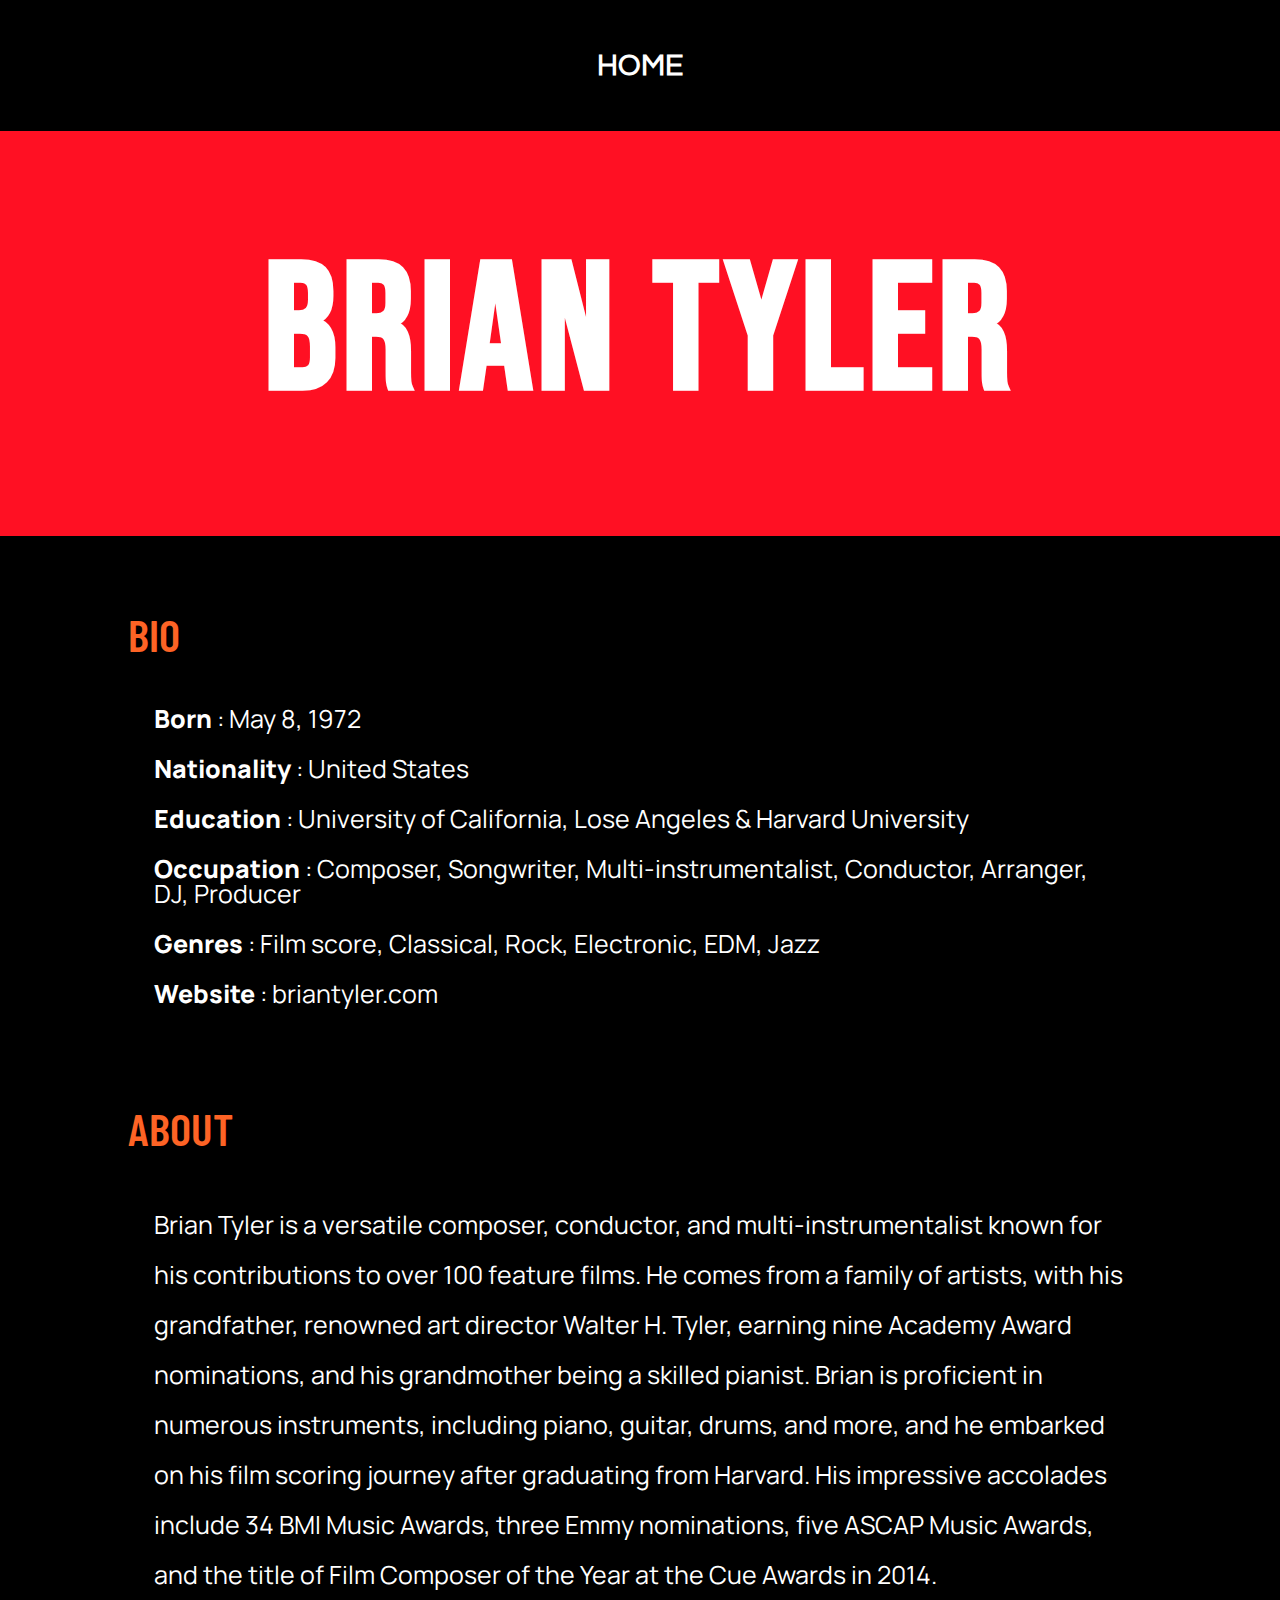
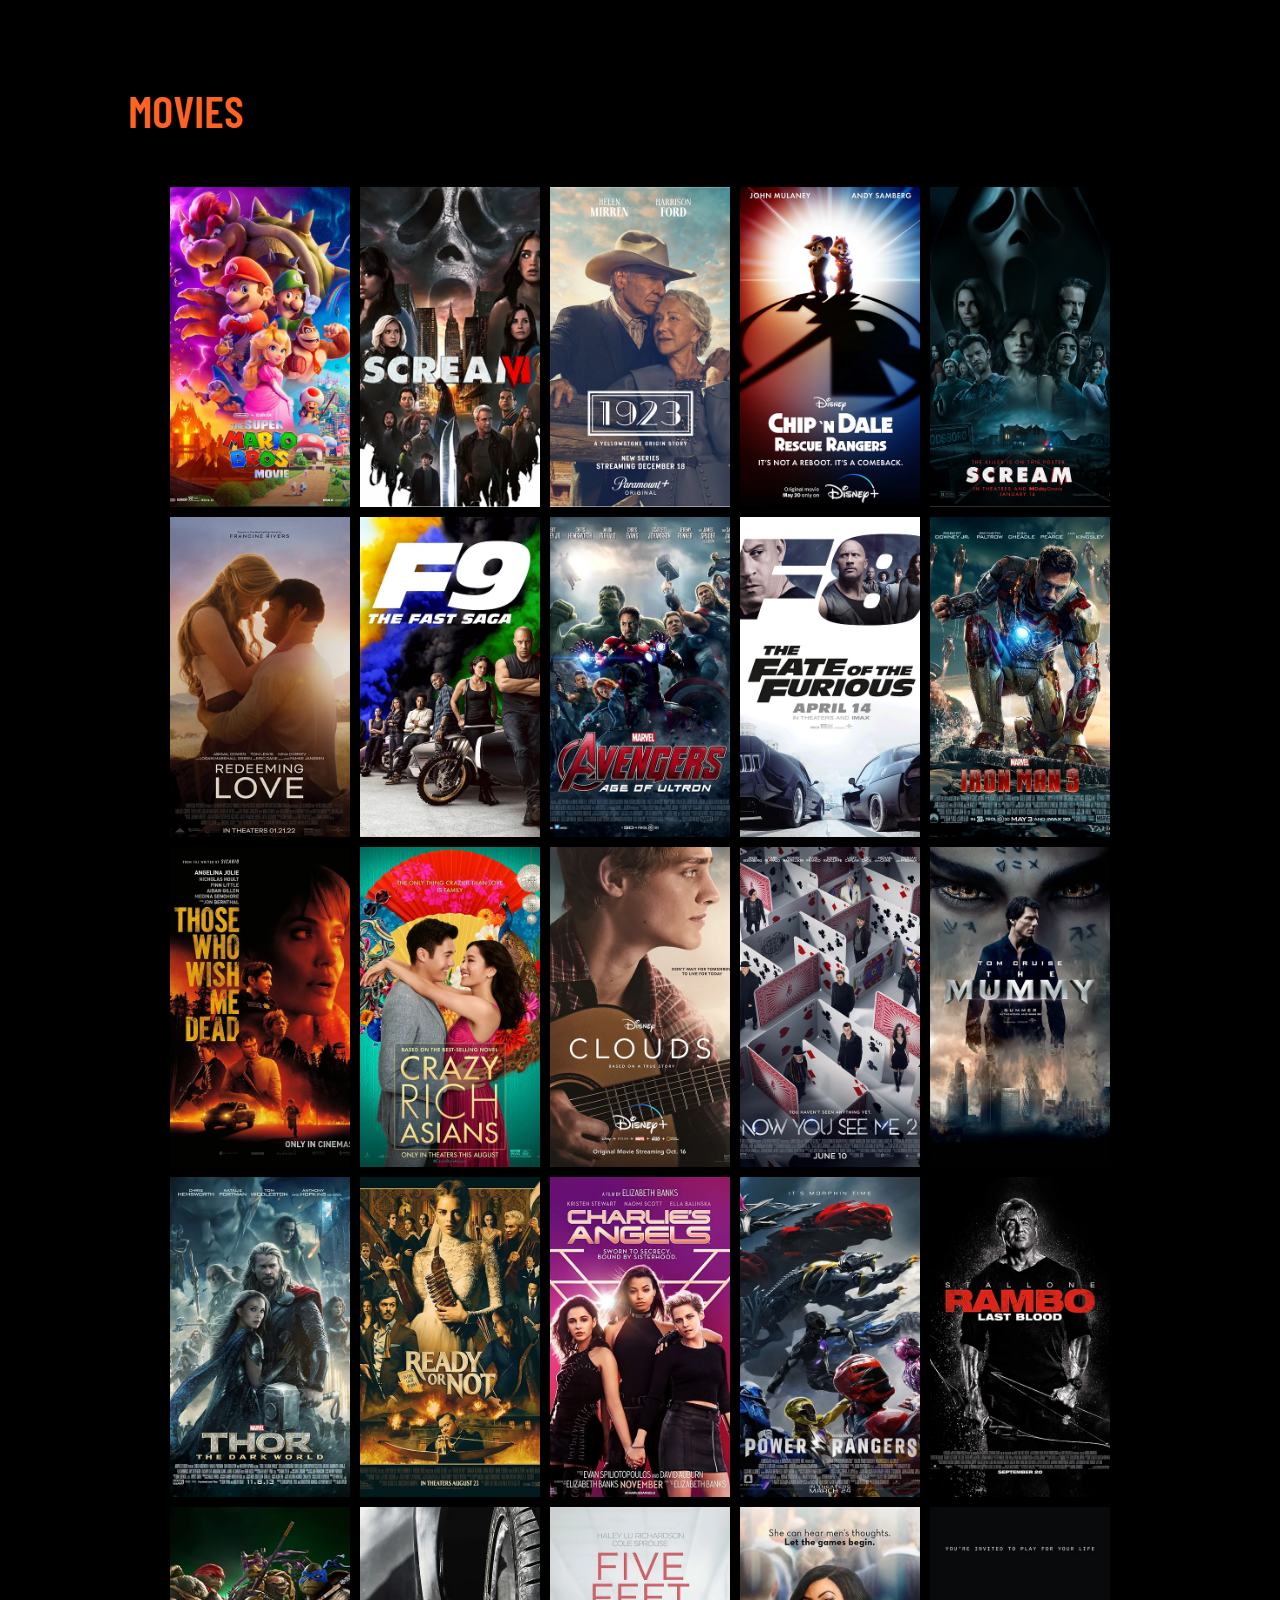
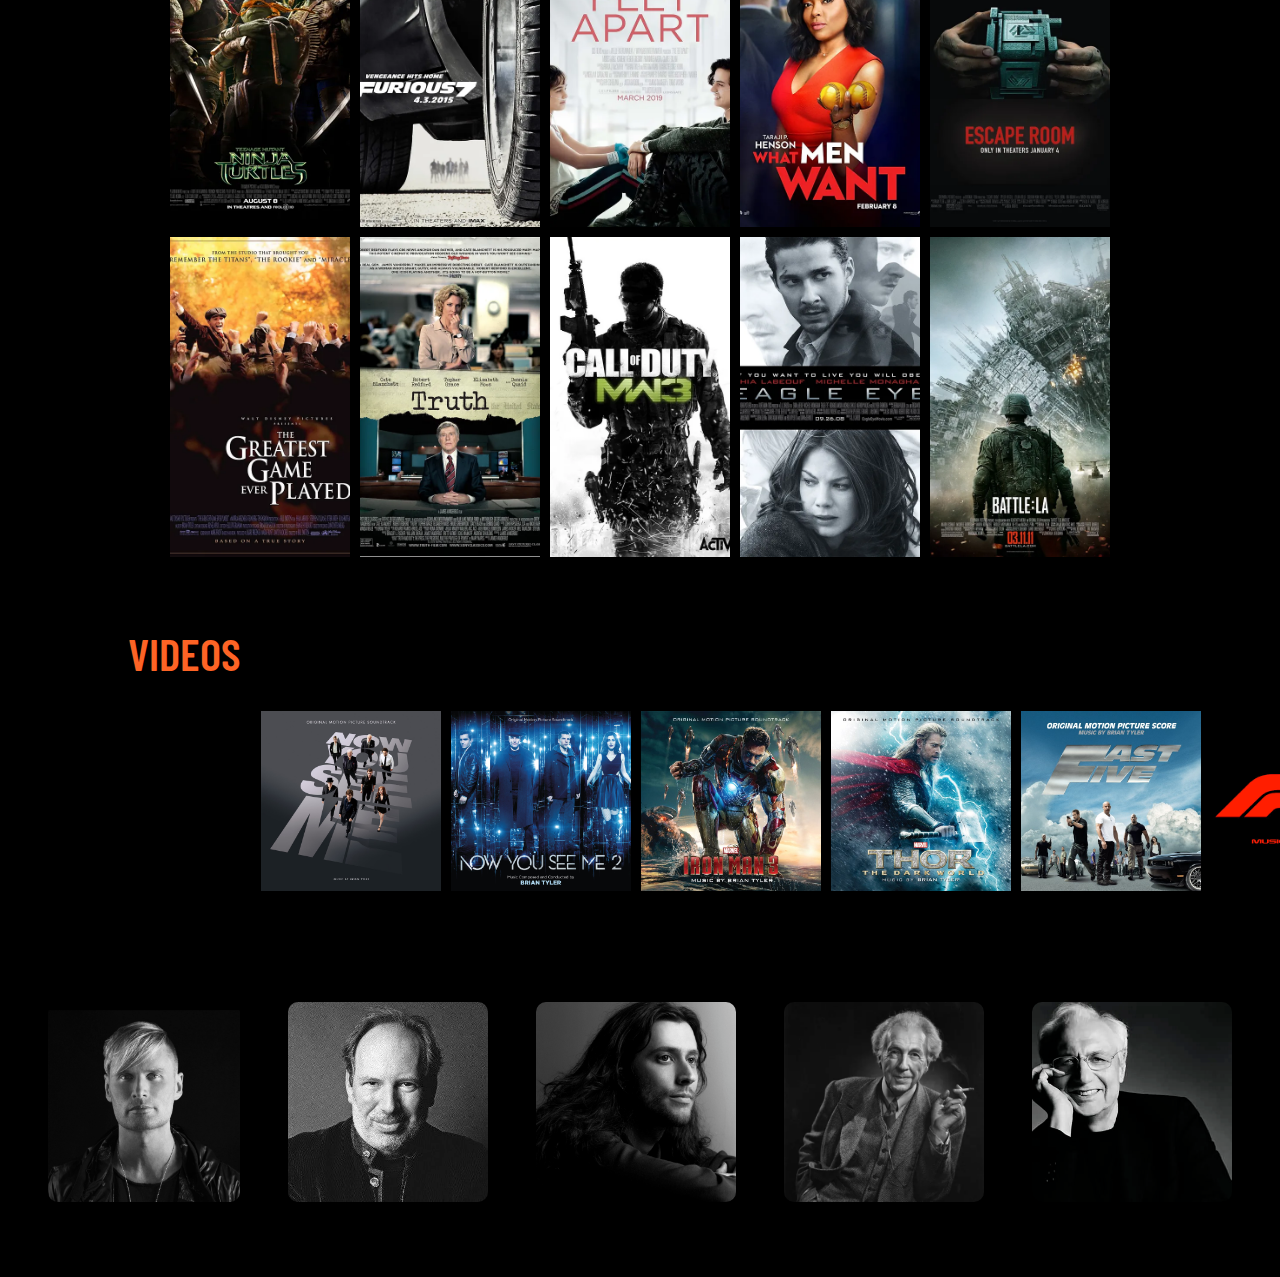
==== commit 73f44bb3: "Added project files" ====
--- a/brian.html
+++ b/brian.html
@@ -13,7 +13,6 @@
 		<div class="navBox">
 			<div class="navMenu">
 				<div class="navContainer"><a href=index.html>HOME</a></div>
-				<div class="navContainer"><a href=intro.html>INTRO</a></div>
 			</div>	
 		</div>
 
@@ -26,12 +25,12 @@
 				<p>BIO</p>
 			</div>
 			<div class="bio3">
-				<p>Born : May 8, 1972</p>
-				<p>Nationality : United States<p>
-				<p>Education : University of California, Lose Angeles & Harvard University</p>
-				<p>Occupation : Composer, Songwriter, Multi-instrumentalist, Conductor, Arranger, DJ, Producer</p>
-				<p>Genres : Film score, Classical, Rock, Electronic, EDM, Jazz</p>
-				<p>Website : <a href="https://www.briantyler.com/">briantyler.com</a></p>
+				<p><span class="bioBold">Born</span> : May 8, 1972</p>
+				<p><span class="bioBold">Nationality</span> : United States<p>
+				<p><span class="bioBold">Education</span> : University of California, Lose Angeles & Harvard University</p>
+				<p><span class="bioBold">Occupation</span> : Composer, Songwriter, Multi-instrumentalist, Conductor, Arranger, DJ, Producer</p>
+				<p><span class="bioBold">Genres</span> : Film score, Classical, Rock, Electronic, EDM, Jazz</p>
+				<p><span class="bioBold">Website</span> : <a href="https://www.briantyler.com/">briantyler.com</a></p>
 			</div>
 
 			<div class="bio1"><p>ABOUT</p></div>
--- a/style.css
+++ b/style.css
@@ -2,6 +2,8 @@
 @import url('https://fonts.googleapis.com/css2?family=Bebas+Neue&display=swap');
 @import url('https://fonts.googleapis.com/css2?family=Manrope:wght@400;500&display=swap');
 @import url('https://fonts.googleapis.com/css2?family=Barlow+Condensed:wght@400;500&display=swap');
+@import url('https://fonts.googleapis.com/css2?family=Barlow+Condensed:wght@600&display=swap');
+@import url('https://fonts.googleapis.com/css2?family=Barlow+Condensed:wght@900&display=swap');
 @import url('https://fonts.googleapis.com/css2?family=PT+Serif:ital@1&display=swap');
 
 body {
@@ -19,12 +21,11 @@
 }
 
 .artistName {
-	padding-top: 2vw;
 	display: flex;
 	justify-content: center;
 	font-size: 45px;
 	font-family: 'Barlow Condensed', sans-serif;
-	font-weight: bold;
+	font-weight: 600;
 	color: #fd6325;
 }
 
@@ -43,7 +44,7 @@
 
 .navMenu {
 	display : flex;
-	justify-content: space-between;
+	justify-content: center;
 	width: 80vmin;
 	font-size: 30px;
 	font-family: 'Questrial', sans-serif;
@@ -167,7 +168,7 @@
 .bio1 {
 	font-size: 45px;
 	font-family: 'Barlow Condensed', sans-serif;
-	font-weight: bold;
+	font-weight: 600;
 	color: #fd6325;
 }
 
@@ -398,4 +399,8 @@
 	color: #ff0072;
 }
 
-
+.bioBold {
+	font-weight: 900;
+}
+
+
